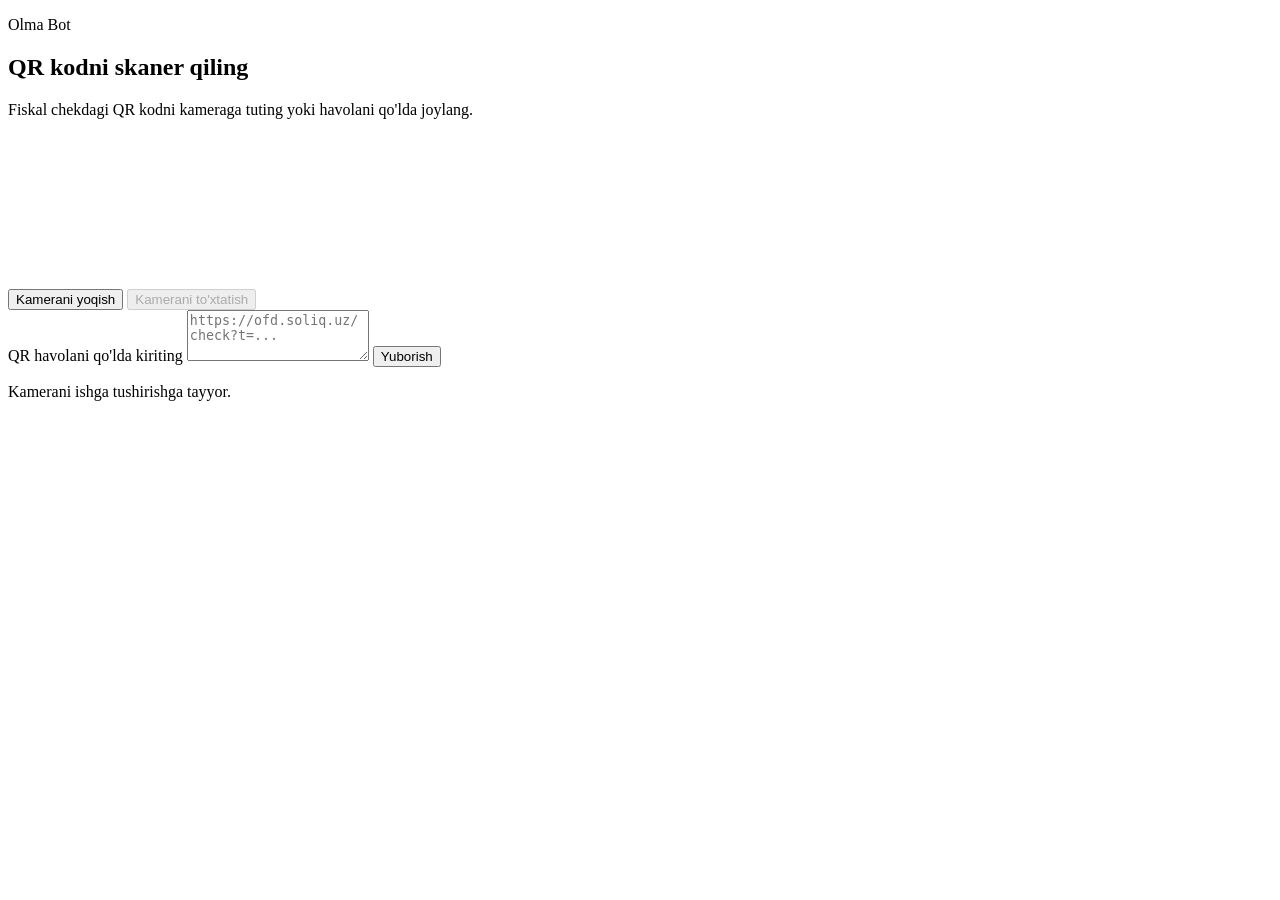
==== scan.html @ b575f80e "first" ====
<!doctype html>
<html lang="ru">
  <head>
    <meta charset="UTF-8" />
    <meta name="viewport" content="width=device-width, initial-scale=1.0, viewport-fit=cover" />
    <title>QR Scan</title>
    <link rel="stylesheet" href="assets/scan.css" />
    <script src="https://telegram.org/js/telegram-web-app.js"></script>
  </head>
  <body>
    <main class="app">
      <section class="panel">
        <p class="eyebrow" id="eyebrow">Olma Bot</p>
        <h1 id="title">QR kodni skaner qiling</h1>
        <p class="description" id="description">
          Fiskal chekdagi QR kodni kameraga tuting yoki havolani qo'lda joylang.
        </p>

        <div class="video-shell">
          <video id="video" autoplay playsinline muted></video>
          <div class="scanner-frame"></div>
        </div>

        <div class="actions">
          <button id="startButton" class="primary">Kamerani yoqish</button>
          <button id="stopButton" class="secondary" disabled>Kamerani to'xtatish</button>
        </div>

        <div class="manual">
          <label for="manualInput" id="manualLabel">QR havolani qo'lda kiriting</label>
          <textarea
            id="manualInput"
            rows="3"
            placeholder="https://ofd.soliq.uz/check?t=..."
          ></textarea>
          <button id="manualSubmit" class="secondary">Yuborish</button>
        </div>

        <p class="status" id="status">Kamerani ishga tushirishga tayyor.</p>
      </section>
    </main>

    <script type="module" src="assets/scan.js"></script>
  </body>
</html>
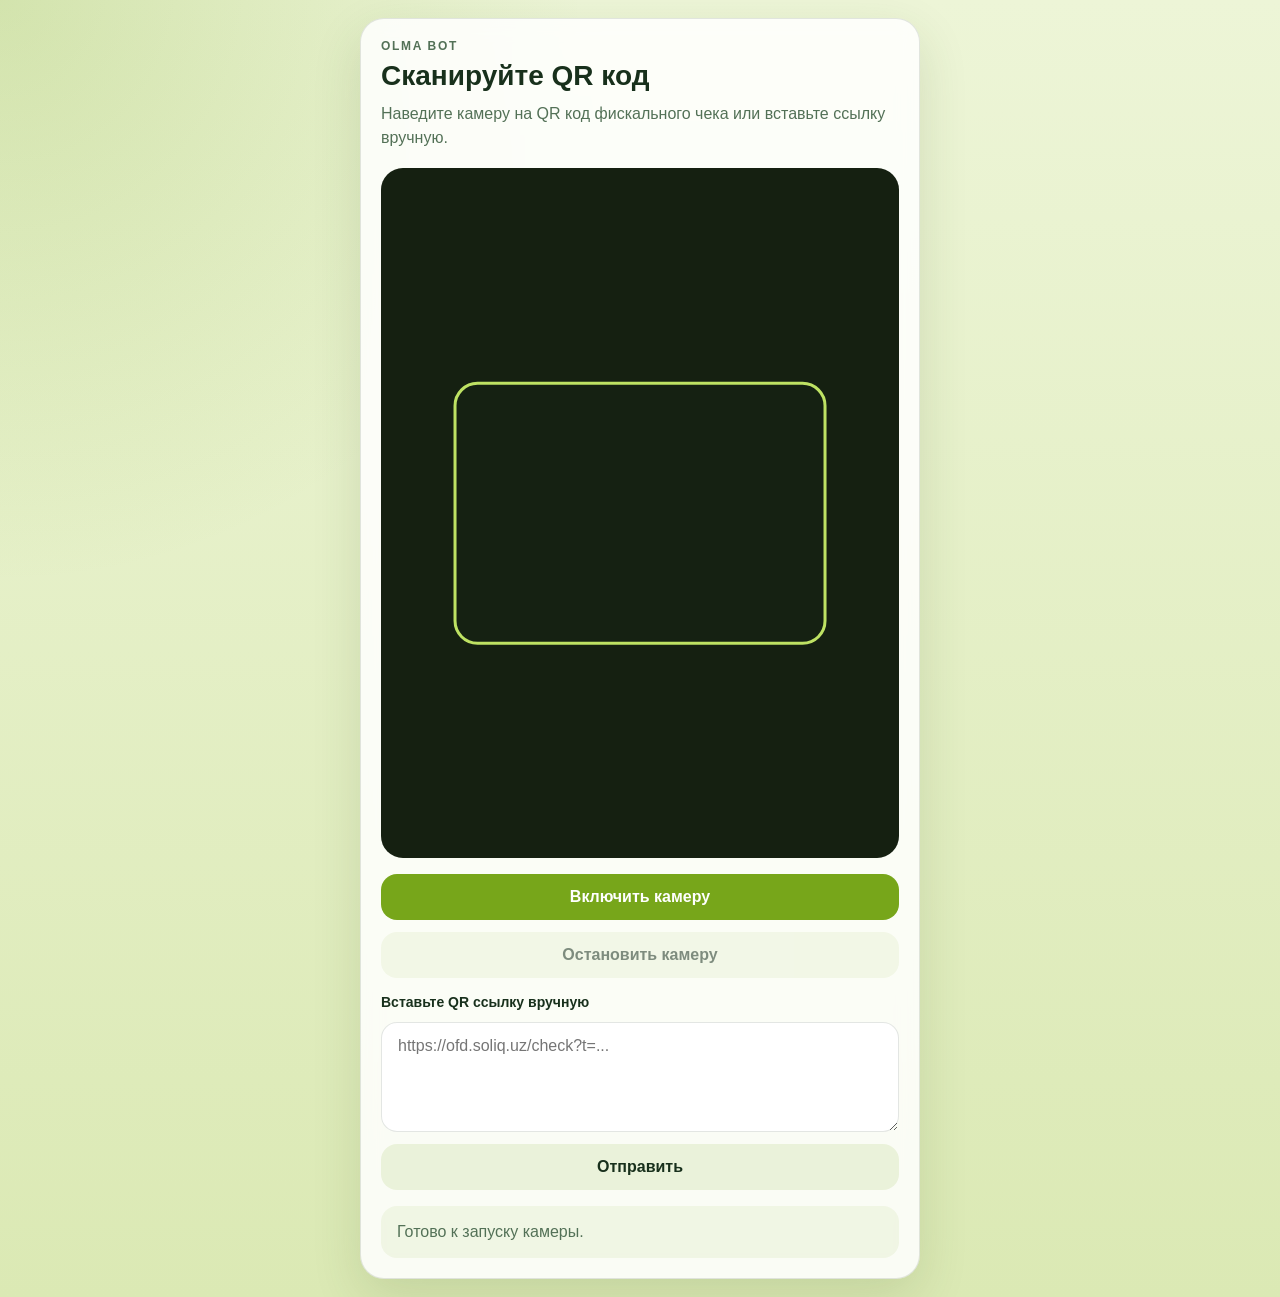
==== commit 4205a9ad: "Update stylesheet and script paths" ====
--- a/scan.html
+++ b/scan.html
@@ -4,7 +4,7 @@
     <meta charset="UTF-8" />
     <meta name="viewport" content="width=device-width, initial-scale=1.0, viewport-fit=cover" />
     <title>QR Scan</title>
-    <link rel="stylesheet" href="assets/scan.css" />
+    <link rel="stylesheet" href="scan.css" />
     <script src="https://telegram.org/js/telegram-web-app.js"></script>
   </head>
   <body>
@@ -40,6 +40,6 @@
       </section>
     </main>
 
-    <script type="module" src="assets/scan.js"></script>
+    <script type="module" src="scan.js"></script>
   </body>
 </html>
--- a/scan.css
+++ b/scan.css
@@ -0,0 +1,170 @@
+:root {
+  color-scheme: light;
+  --bg: #eff5db;
+  --panel: rgba(255, 255, 255, 0.86);
+  --text: #18301c;
+  --muted: #537157;
+  --primary: #77a61a;
+  --primary-dark: #638c13;
+  --border: rgba(24, 48, 28, 0.12);
+}
+
+* {
+  box-sizing: border-box;
+}
+
+body {
+  margin: 0;
+  min-height: 100vh;
+  font-family: "Avenir Next", "Segoe UI", sans-serif;
+  background:
+    radial-gradient(circle at top left, rgba(119, 166, 26, 0.22), transparent 32%),
+    linear-gradient(180deg, #edf5d7 0%, #dbe9b4 100%);
+  color: var(--text);
+}
+
+.app {
+  min-height: 100vh;
+  padding: 18px;
+}
+
+.panel {
+  max-width: 560px;
+  margin: 0 auto;
+  background: var(--panel);
+  border: 1px solid var(--border);
+  border-radius: 24px;
+  padding: 20px;
+  box-shadow: 0 18px 50px rgba(47, 81, 18, 0.14);
+  backdrop-filter: blur(10px);
+}
+
+.eyebrow {
+  margin: 0 0 8px;
+  font-size: 12px;
+  font-weight: 700;
+  letter-spacing: 0.14em;
+  text-transform: uppercase;
+  color: var(--muted);
+}
+
+h1 {
+  margin: 0;
+  font-size: 28px;
+  line-height: 1.1;
+}
+
+.description {
+  margin: 10px 0 18px;
+  color: var(--muted);
+  line-height: 1.5;
+}
+
+.video-shell {
+  position: relative;
+  overflow: hidden;
+  border-radius: 22px;
+  background: #152112;
+  aspect-ratio: 3 / 4;
+}
+
+video {
+  width: 100%;
+  height: 100%;
+  object-fit: cover;
+  display: block;
+}
+
+.scanner-frame {
+  position: absolute;
+  inset: 50% auto auto 50%;
+  width: 72%;
+  height: 38%;
+  transform: translate(-50%, -50%);
+  border: 3px solid rgba(204, 242, 107, 0.92);
+  border-radius: 24px;
+  box-shadow: 0 0 0 200vmax rgba(21, 33, 18, 0.14);
+}
+
+.actions,
+.manual {
+  display: grid;
+  gap: 12px;
+  margin-top: 16px;
+}
+
+button,
+textarea {
+  font: inherit;
+}
+
+button {
+  border: 0;
+  border-radius: 16px;
+  padding: 14px 16px;
+  cursor: pointer;
+  transition: transform 160ms ease, opacity 160ms ease, background 160ms ease;
+}
+
+button:disabled {
+  cursor: not-allowed;
+  opacity: 0.55;
+}
+
+button:not(:disabled):active {
+  transform: translateY(1px);
+}
+
+.primary {
+  background: var(--primary);
+  color: white;
+  font-weight: 700;
+}
+
+.primary:hover:not(:disabled) {
+  background: var(--primary-dark);
+}
+
+.secondary {
+  background: rgba(119, 166, 26, 0.12);
+  color: var(--text);
+  font-weight: 600;
+}
+
+textarea {
+  width: 100%;
+  padding: 14px 16px;
+  border-radius: 16px;
+  border: 1px solid var(--border);
+  resize: vertical;
+  min-height: 110px;
+}
+
+label {
+  font-size: 14px;
+  font-weight: 700;
+}
+
+.status {
+  margin: 16px 0 0;
+  padding: 14px 16px;
+  border-radius: 16px;
+  background: rgba(119, 166, 26, 0.08);
+  color: var(--muted);
+  line-height: 1.45;
+}
+
+@media (max-width: 640px) {
+  .app {
+    padding: 12px;
+  }
+
+  .panel {
+    padding: 16px;
+    border-radius: 20px;
+  }
+
+  h1 {
+    font-size: 24px;
+  }
+}
